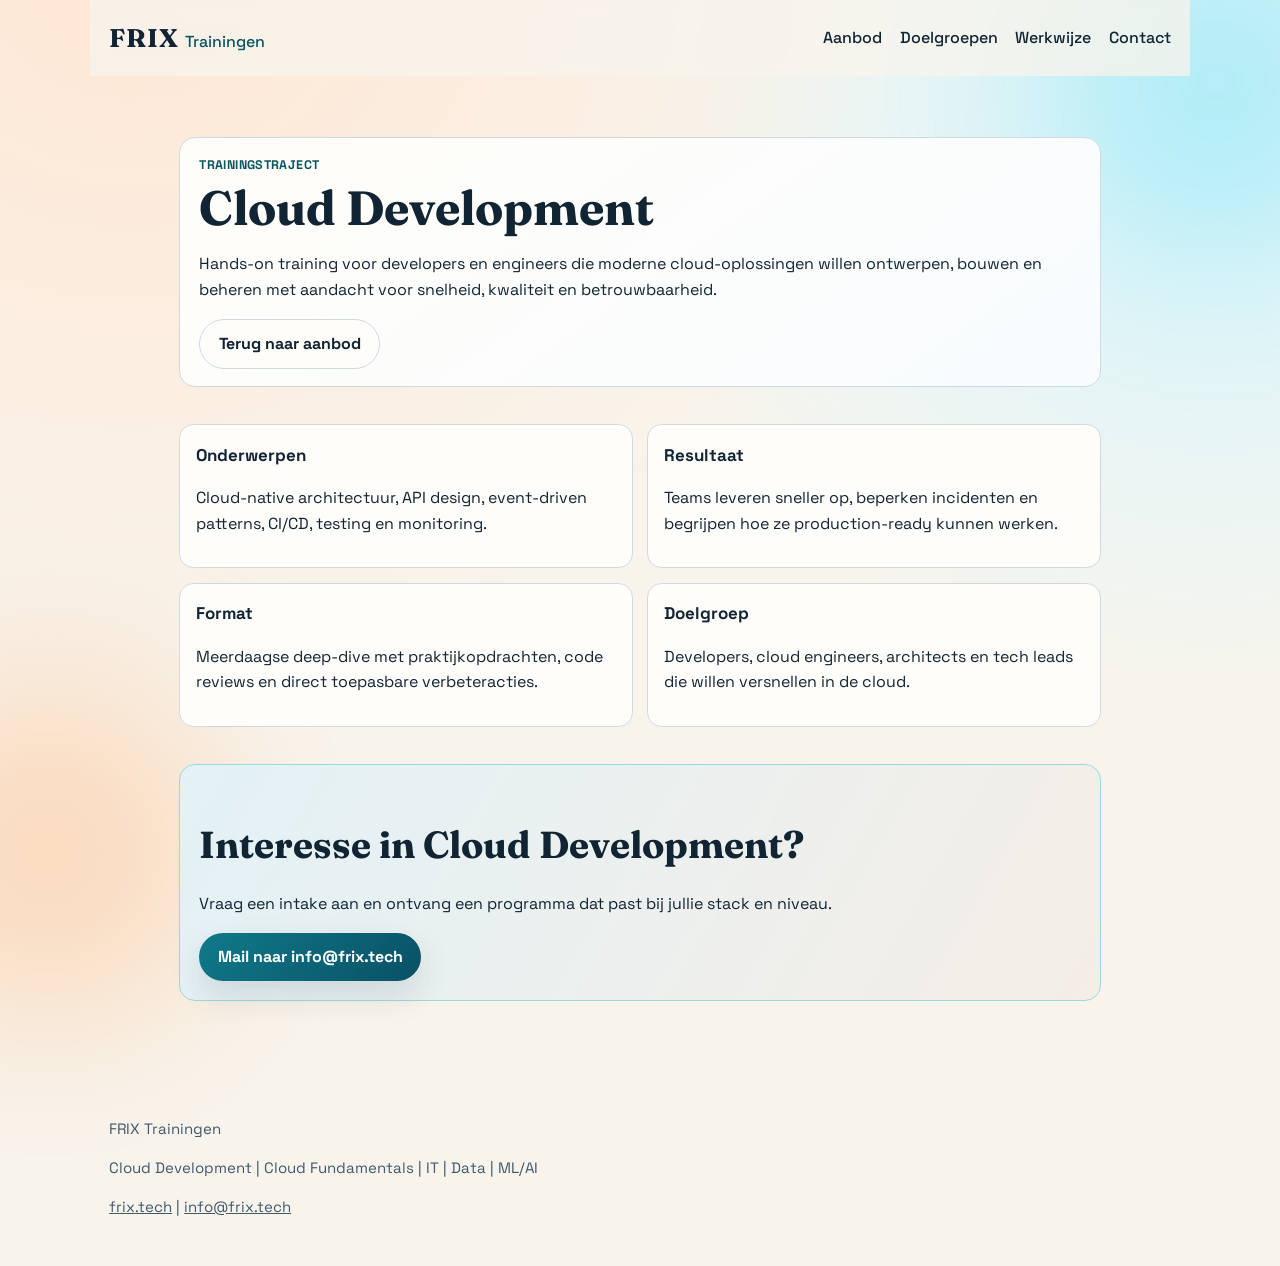
==== cloud-development.html @ 685987c7 "Create FRIX Trainingen website and aanbod subpages" ====
<!doctype html>
<html lang="nl">

<head>
    <meta charset="UTF-8" />
    <meta name="viewport" content="width=device-width, initial-scale=1.0" />
    <title>Cloud Development | FRIX Trainingen</title>
    <meta name="description"
        content="Cloud Development training van FRIX Trainingen: cloud-native bouwen met CI/CD, observability en schaalbare architectuur." />
    <link rel="preconnect" href="https://fonts.googleapis.com" />
    <link rel="preconnect" href="https://fonts.gstatic.com" crossorigin />
    <link
        href="https://fonts.googleapis.com/css2?family=Fraunces:opsz,wght@9..144,600;9..144,700&family=Space+Grotesk:wght@400;500;700&display=swap"
        rel="stylesheet" />
    <link rel="stylesheet" href="styles.css" />
</head>

<body>
    <div class="bg-orb orb-one" aria-hidden="true"></div>
    <div class="bg-orb orb-two" aria-hidden="true"></div>

    <header class="site-header">
        <a class="brand" href="index.html">
            <span class="brand-mark">FRIX</span>
            <span class="brand-name">Trainingen</span>
        </a>

        <button class="menu-toggle" aria-label="Open menu" aria-expanded="false">Menu</button>

        <nav class="site-nav" id="main-nav">
            <a href="index.html#aanbod">Aanbod</a>
            <a href="index.html#doelgroepen">Doelgroepen</a>
            <a href="index.html#werkwijze">Werkwijze</a>
            <a href="index.html#contact">Contact</a>
        </nav>
    </header>

    <main class="subpage-main">
        <section class="subpage-hero reveal">
            <p class="kicker">Trainingstraject</p>
            <h1>Cloud Development</h1>
            <p>
                Hands-on training voor developers en engineers die moderne cloud-oplossingen willen ontwerpen,
                bouwen en beheren met aandacht voor snelheid, kwaliteit en betrouwbaarheid.
            </p>
            <a class="btn btn-secondary" href="index.html#aanbod">Terug naar aanbod</a>
        </section>

        <section class="subpage-grid reveal">
            <article class="detail-card">
                <h2>Onderwerpen</h2>
                <p>Cloud-native architectuur, API design, event-driven patterns, CI/CD, testing en monitoring.</p>
            </article>
            <article class="detail-card">
                <h2>Resultaat</h2>
                <p>Teams leveren sneller op, beperken incidenten en begrijpen hoe ze production-ready kunnen werken.</p>
            </article>
            <article class="detail-card">
                <h2>Format</h2>
                <p>Meerdaagse deep-dive met praktijkopdrachten, code reviews en direct toepasbare verbeteracties.</p>
            </article>
            <article class="detail-card">
                <h2>Doelgroep</h2>
                <p>Developers, cloud engineers, architects en tech leads die willen versnellen in de cloud.</p>
            </article>
        </section>

        <section class="cta reveal">
            <h2>Interesse in Cloud Development?</h2>
            <p>Vraag een intake aan en ontvang een programma dat past bij jullie stack en niveau.</p>
            <a class="btn btn-primary" href="mailto:info@frix.tech">Mail naar info@frix.tech</a>
        </section>
    </main>

    <footer class="site-footer">
        <p>FRIX Trainingen</p>
        <p>Cloud Development | Cloud Fundamentals | IT | Data | ML/AI</p>
        <p><a href="https://frix.tech">frix.tech</a> | <a href="mailto:info@frix.tech">info@frix.tech</a></p>
    </footer>

    <script src="script.js"></script>
</body>

</html>
---- styles.css ----
:root {
  --bg: #f8f4ec;
  --ink: #112433;
  --muted: #3f596d;
  --surface: #fffdfa;
  --line: #cfd9e2;
  --primary: #0f7a8a;
  --primary-strong: #0a5560;
  --secondary: #f48c3b;
  --secondary-soft: #ffd9bf;
  --shadow: 0 14px 34px rgba(17, 36, 51, 0.12);
}

* {
  box-sizing: border-box;
}

html,
body {
  margin: 0;
  padding: 0;
}

body {
  font-family: "Space Grotesk", "Segoe UI", sans-serif;
  color: var(--ink);
  background:
    radial-gradient(circle at 10% -5%, #ffe7d4 0, transparent 45%),
    radial-gradient(circle at 95% 10%, #d6f6ff 0, transparent 35%),
    var(--bg);
  line-height: 1.6;
  overflow-x: hidden;
}

.bg-orb {
  position: fixed;
  width: 22rem;
  height: 22rem;
  border-radius: 999px;
  filter: blur(80px);
  opacity: 0.4;
  z-index: -1;
}

.orb-one {
  background: #7ce0ed;
  top: -6rem;
  right: -7rem;
}

.orb-two {
  background: #ffb77d;
  bottom: -8rem;
  left: -8rem;
}

.site-header {
  max-width: 1100px;
  margin: 0 auto;
  padding: 1.1rem 1.2rem;
  display: flex;
  align-items: center;
  justify-content: space-between;
  position: sticky;
  top: 0;
  backdrop-filter: blur(8px);
  background: rgba(248, 244, 236, 0.78);
  z-index: 10;
}

.brand {
  text-decoration: none;
  color: inherit;
  display: flex;
  align-items: baseline;
  gap: 0.35rem;
}

.brand-mark {
  font-family: "Fraunces", Georgia, serif;
  font-size: 1.6rem;
  font-weight: 700;
  letter-spacing: 0.04em;
}

.brand-name {
  color: var(--primary-strong);
  font-weight: 500;
}

.site-nav {
  display: flex;
  gap: 1.1rem;
}

.site-nav a {
  color: var(--ink);
  text-decoration: none;
  font-weight: 500;
}

.site-nav a:hover {
  color: var(--primary-strong);
}

.menu-toggle {
  display: none;
  border: 1px solid var(--line);
  border-radius: 0.6rem;
  padding: 0.45rem 0.7rem;
  font-family: inherit;
  background: var(--surface);
}

main {
  max-width: 1100px;
  margin: 0 auto;
  padding: 1.5rem 1.2rem 4rem;
}

section {
  margin: 2.3rem 0;
}

.hero h1 {
  font-family: "Fraunces", Georgia, serif;
  font-size: clamp(2rem, 4.2vw, 3.8rem);
  line-height: 1.1;
  margin: 0.2rem 0 0.9rem;
}

.kicker {
  margin: 0;
  font-weight: 700;
  color: var(--primary-strong);
  letter-spacing: 0.03em;
  text-transform: uppercase;
  font-size: 0.78rem;
}

.hero-copy {
  max-width: 68ch;
  font-size: 1.05rem;
  color: var(--muted);
}

.hero-actions {
  display: flex;
  gap: 0.8rem;
  margin-top: 1.2rem;
  flex-wrap: wrap;
}

.btn {
  display: inline-block;
  text-decoration: none;
  border-radius: 999px;
  padding: 0.7rem 1.15rem;
  font-weight: 700;
  transition: transform 180ms ease, box-shadow 180ms ease;
}

.btn:hover {
  transform: translateY(-2px);
}

.btn-primary {
  color: #ffffff;
  background: linear-gradient(135deg, var(--primary) 0%, #095064 100%);
  box-shadow: var(--shadow);
}

.btn-secondary {
  border: 1px solid var(--line);
  color: var(--ink);
  background: var(--surface);
}

.cards {
  display: grid;
  gap: 1rem;
  grid-template-columns: repeat(3, minmax(0, 1fr));
}

.card {
  padding: 1.15rem;
  border-radius: 1rem;
  background: var(--surface);
  border: 1px solid var(--line);
  box-shadow: var(--shadow);
}

.card h2 {
  margin-top: 0.2rem;
  font-size: 1.15rem;
}

.card-link {
  display: inline-block;
  margin-top: 0.5rem;
  color: var(--primary-strong);
  font-weight: 700;
  text-decoration: none;
}

.card-link:hover {
  text-decoration: underline;
}

.accent-cloud {
  border-top: 6px solid #0f7a8a;
}

.accent-dev {
  border-top: 6px solid #f48c3b;
}

.accent-ai {
  border-top: 6px solid #52a76a;
}

.tracks h2,
.approach h2,
.cta h2 {
  font-family: "Fraunces", Georgia, serif;
  font-size: clamp(1.6rem, 3vw, 2.35rem);
  margin-bottom: 0.8rem;
}

.track-grid {
  display: grid;
  gap: 0.9rem;
  grid-template-columns: repeat(2, minmax(0, 1fr));
}

.track-item {
  background: #fffefb;
  border: 1px solid var(--line);
  border-radius: 0.9rem;
  padding: 0.85rem 1rem;
}

.track-item h3 {
  margin: 0.1rem 0 0.4rem;
  font-size: 1.02rem;
}

.approach {
  background: linear-gradient(160deg, #ffffff 0, #fff8f2 100%);
  border: 1px solid var(--line);
  border-radius: 1rem;
  padding: 1rem 1.2rem;
}

.approach ol {
  margin: 0.4rem 0 0.3rem;
  padding-left: 1.1rem;
}

.cta {
  border-radius: 1rem;
  padding: 1.2rem;
  border: 1px solid #9bd8e3;
  background:
    linear-gradient(120deg, rgba(15, 122, 138, 0.08), rgba(244, 140, 59, 0.12)),
    #f5fcff;
}

.contact-inline {
  margin-top: 0.7rem;
  color: var(--muted);
  font-size: 0.96rem;
}

.site-footer {
  max-width: 1100px;
  margin: 0 auto;
  padding: 0 1.2rem 2rem;
  color: var(--muted);
  font-size: 0.94rem;
}

.site-footer a {
  color: inherit;
}

.subpage-main {
  max-width: 960px;
}

.subpage-hero {
  background: linear-gradient(145deg, #fffdf8 0, #f8fcff 100%);
  border: 1px solid var(--line);
  border-radius: 1rem;
  padding: 1.1rem 1.2rem;
}

.subpage-hero h1 {
  margin: 0.3rem 0 0.4rem;
  font-family: "Fraunces", Georgia, serif;
  font-size: clamp(1.8rem, 4.4vw, 3rem);
  line-height: 1.15;
}

.subpage-grid {
  display: grid;
  grid-template-columns: repeat(2, minmax(0, 1fr));
  gap: 0.9rem;
}

.detail-card {
  background: var(--surface);
  border: 1px solid var(--line);
  border-radius: 0.9rem;
  padding: 0.95rem 1rem;
}

.detail-card h2 {
  margin-top: 0.1rem;
  margin-bottom: 0.35rem;
  font-size: 1.06rem;
}

.reveal {
  opacity: 0;
  transform: translateY(20px);
  transition: opacity 500ms ease, transform 500ms ease;
}

.reveal.is-visible {
  opacity: 1;
  transform: translateY(0);
}

@media (max-width: 900px) {
  .cards {
    grid-template-columns: 1fr;
  }

  .track-grid {
    grid-template-columns: 1fr;
  }

  .subpage-grid {
    grid-template-columns: 1fr;
  }
}

@media (max-width: 760px) {
  .menu-toggle {
    display: inline-block;
  }

  .site-nav {
    position: absolute;
    top: 68px;
    right: 1.2rem;
    background: #fffefb;
    border: 1px solid var(--line);
    border-radius: 0.8rem;
    padding: 0.7rem;
    box-shadow: var(--shadow);
    flex-direction: column;
    min-width: 170px;
    transform-origin: top right;
    transform: scale(0.97);
    opacity: 0;
    pointer-events: none;
    transition: opacity 160ms ease, transform 160ms ease;
  }

  .site-nav.open {
    opacity: 1;
    pointer-events: auto;
    transform: scale(1);
  }
}
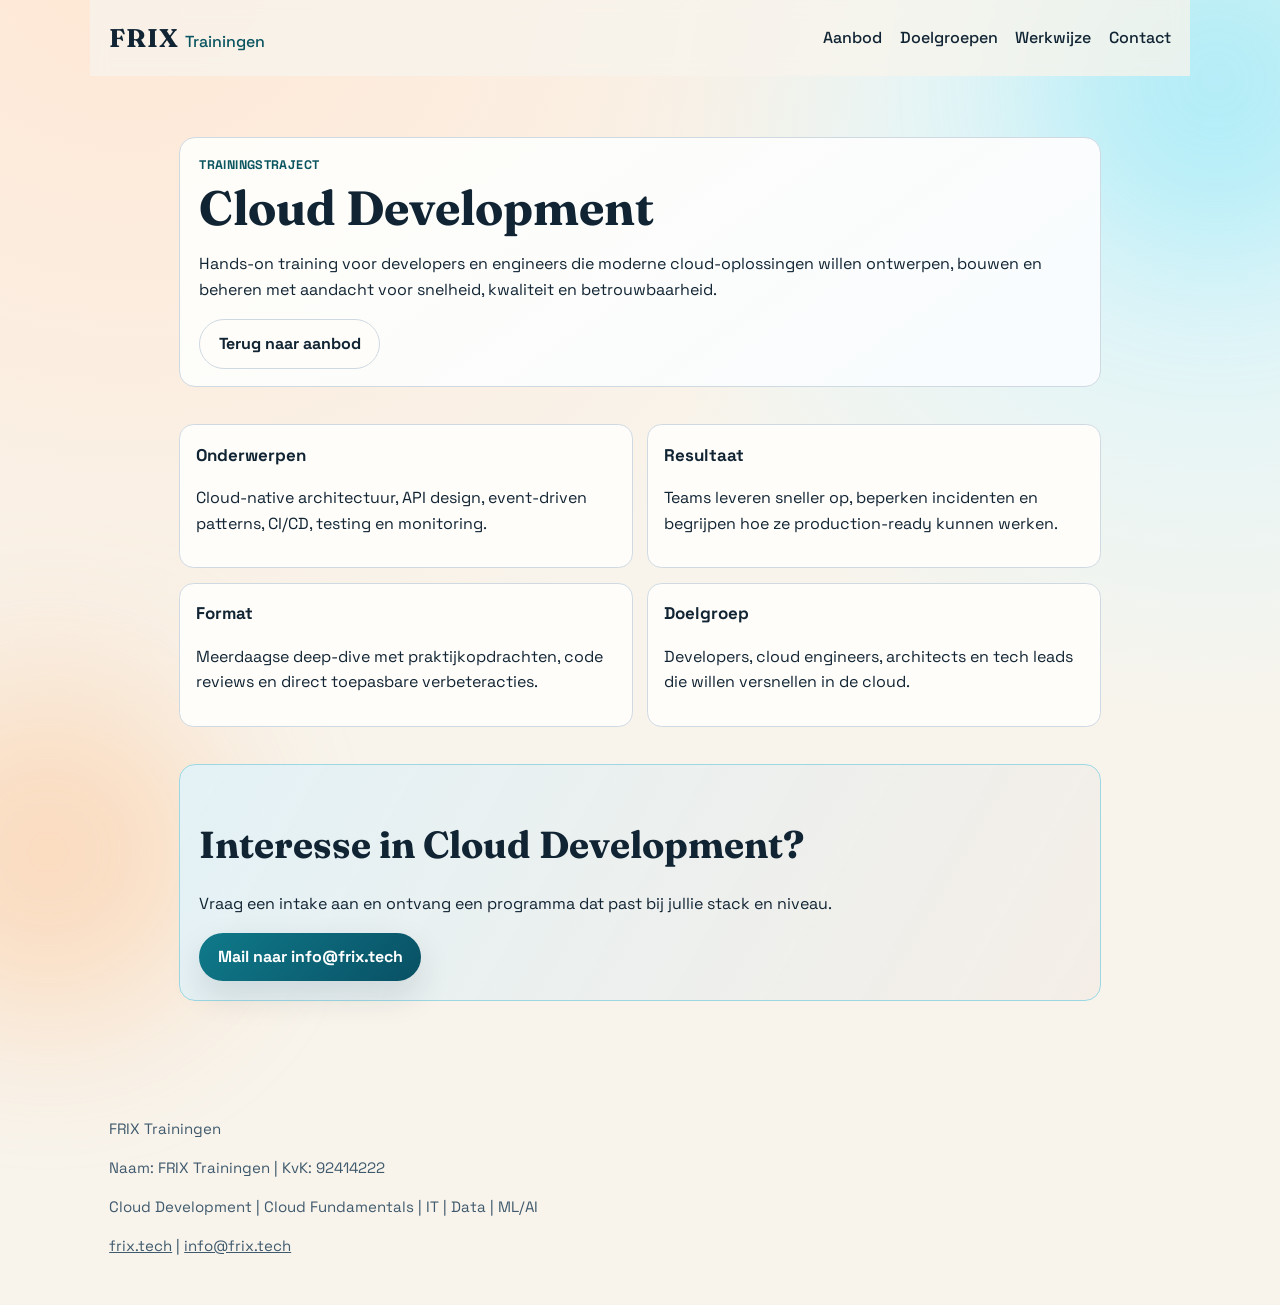
==== commit 9a579549: "Updated footer and header" ====
--- a/cloud-development.html
+++ b/cloud-development.html
@@ -19,21 +19,7 @@
     <div class="bg-orb orb-one" aria-hidden="true"></div>
     <div class="bg-orb orb-two" aria-hidden="true"></div>
 
-    <header class="site-header">
-        <a class="brand" href="index.html">
-            <span class="brand-mark">FRIX</span>
-            <span class="brand-name">Trainingen</span>
-        </a>
-
-        <button class="menu-toggle" aria-label="Open menu" aria-expanded="false">Menu</button>
-
-        <nav class="site-nav" id="main-nav">
-            <a href="index.html#aanbod">Aanbod</a>
-            <a href="index.html#doelgroepen">Doelgroepen</a>
-            <a href="index.html#werkwijze">Werkwijze</a>
-            <a href="index.html#contact">Contact</a>
-        </nav>
-    </header>
+    <header class="site-header" data-shared-header></header>
 
     <main class="subpage-main">
         <section class="subpage-hero reveal">
@@ -72,11 +58,7 @@
         </section>
     </main>
 
-    <footer class="site-footer">
-        <p>FRIX Trainingen</p>
-        <p>Cloud Development | Cloud Fundamentals | IT | Data | ML/AI</p>
-        <p><a href="https://frix.tech">frix.tech</a> | <a href="mailto:info@frix.tech">info@frix.tech</a></p>
-    </footer>
+    <footer class="site-footer" data-shared-footer></footer>
 
     <script src="script.js"></script>
 </body>
